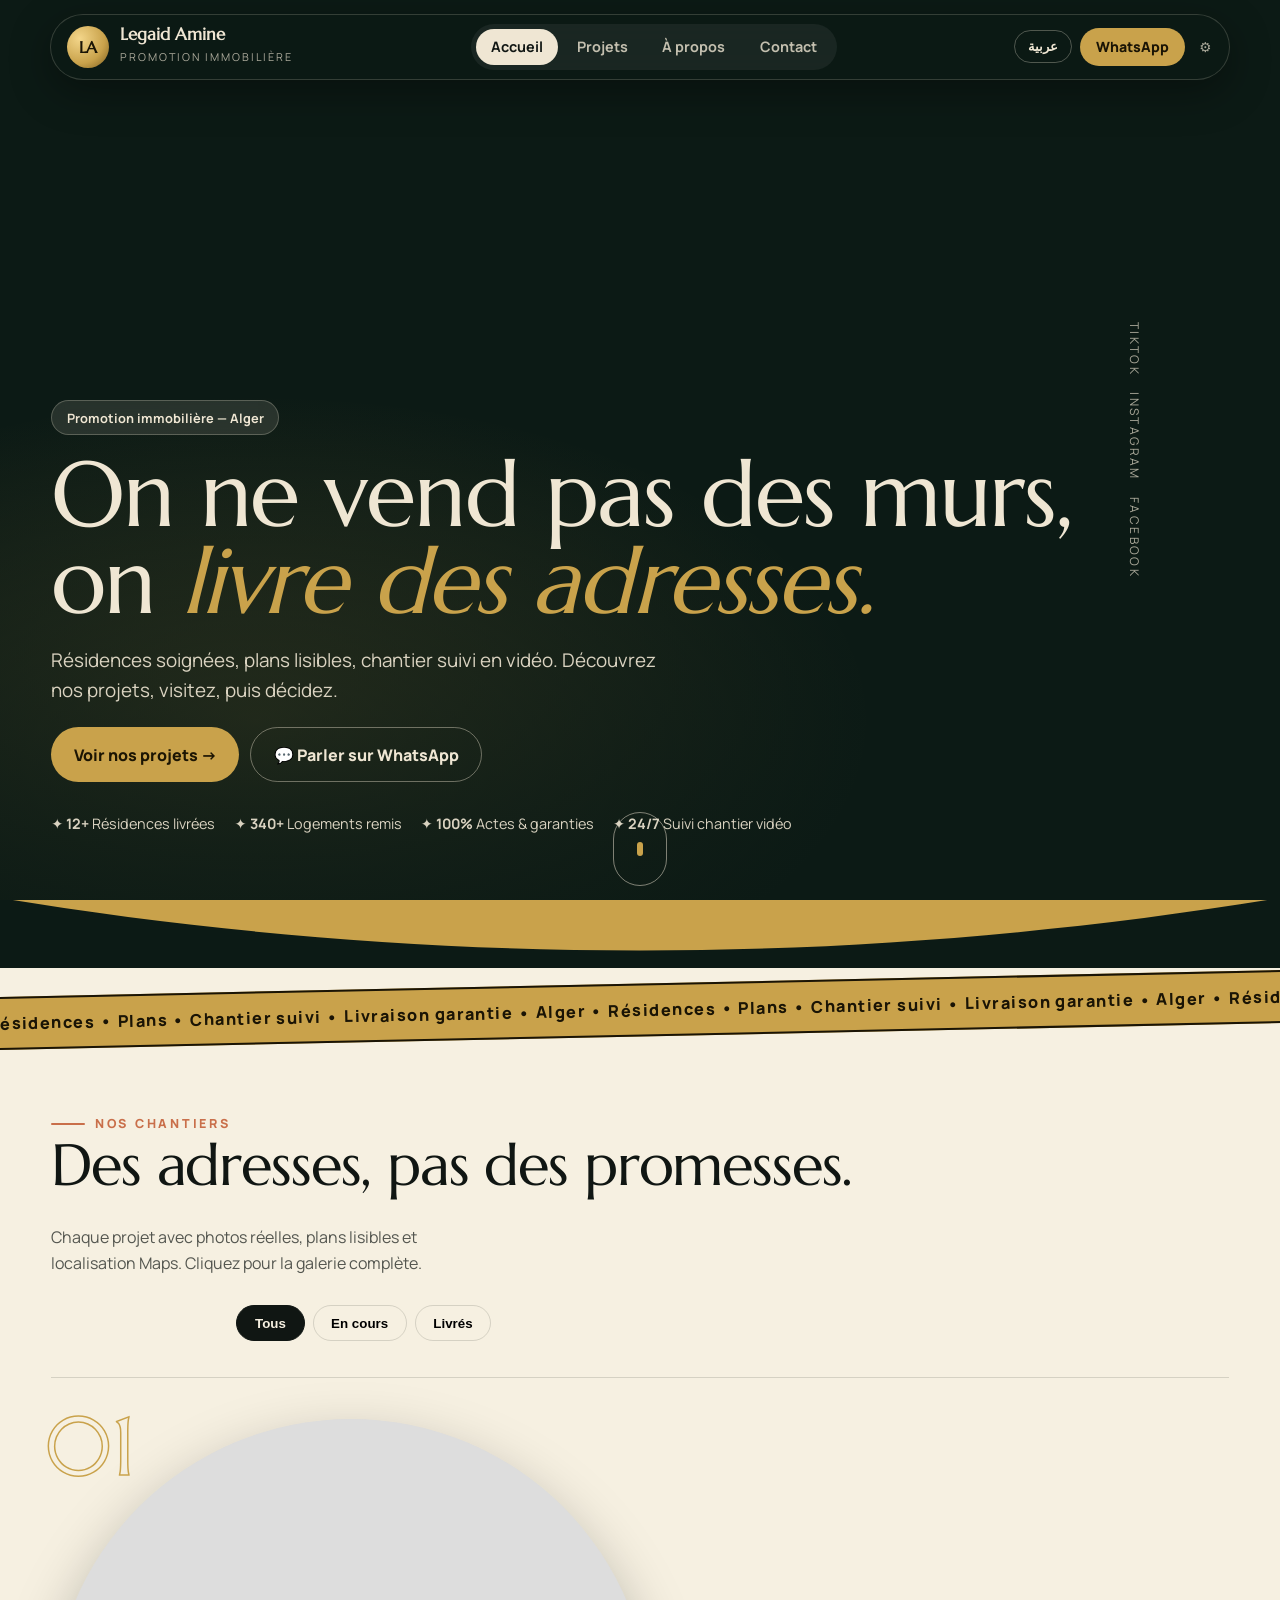
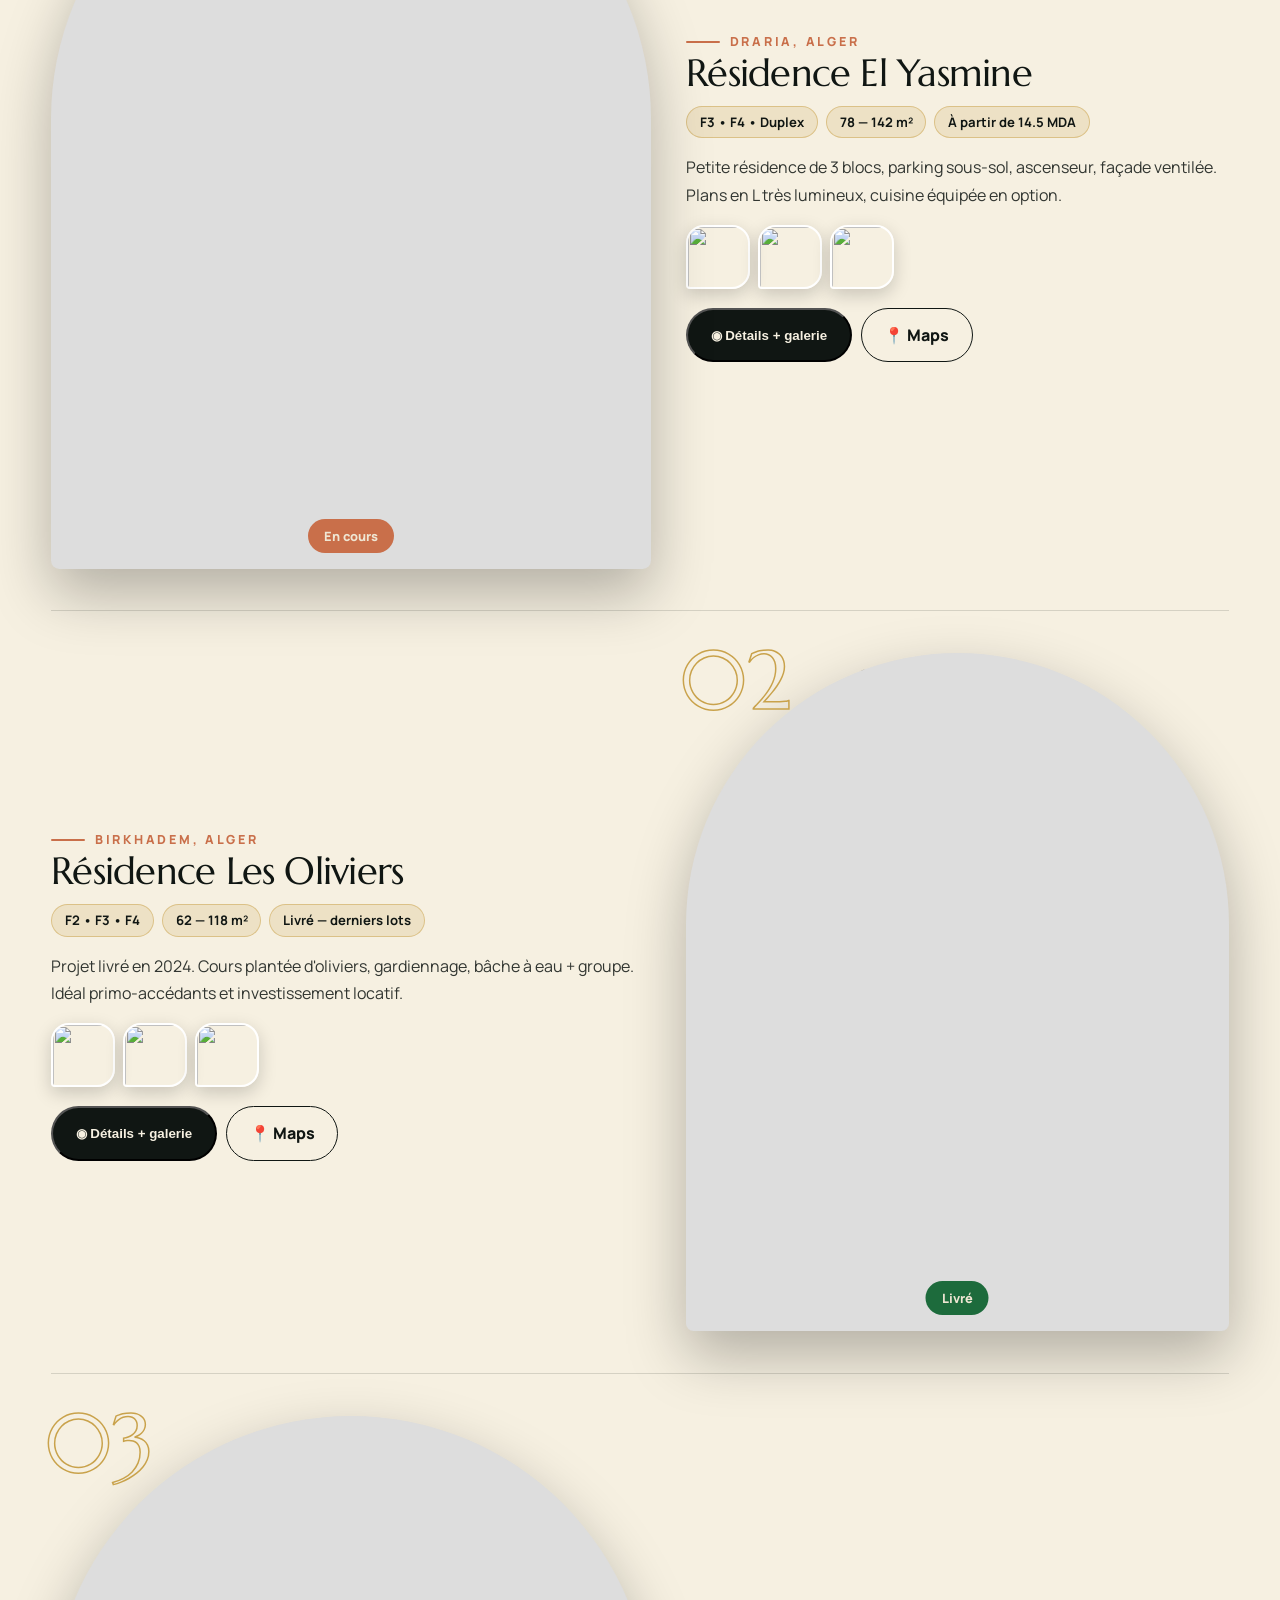
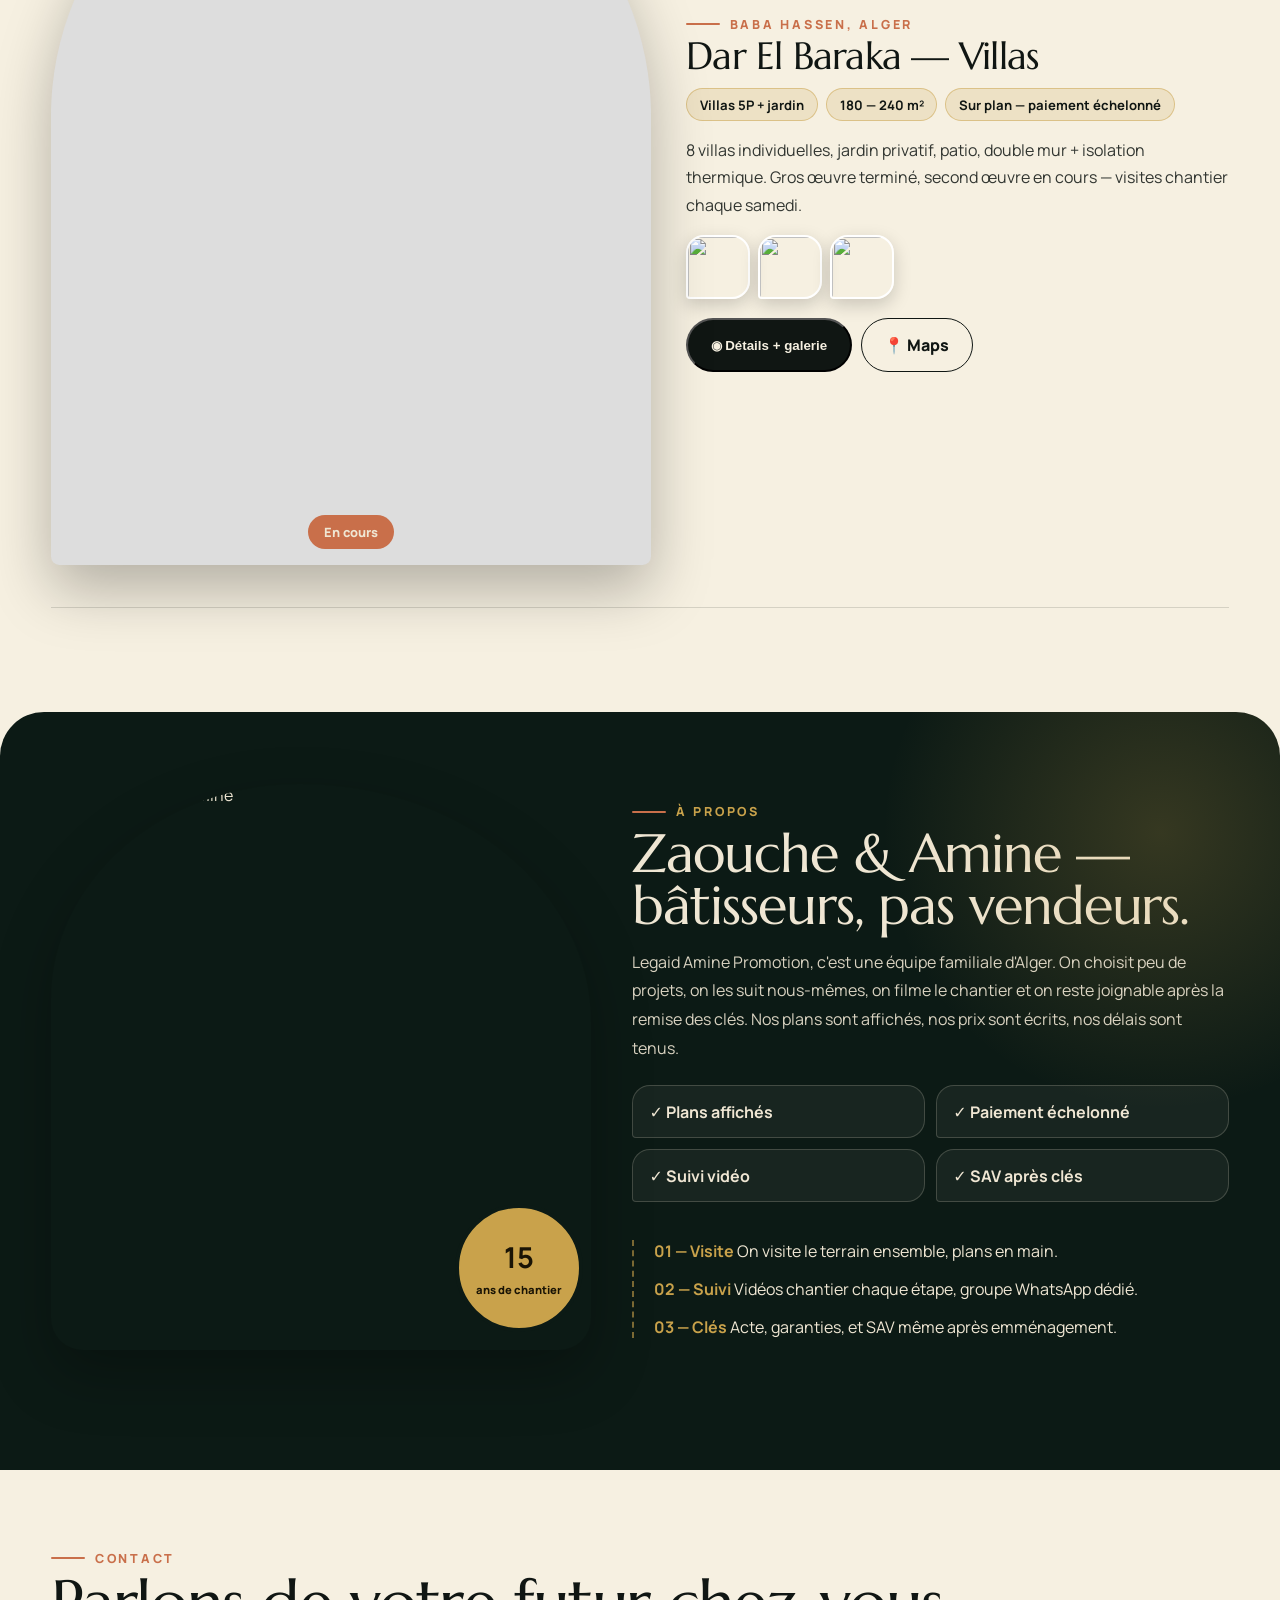
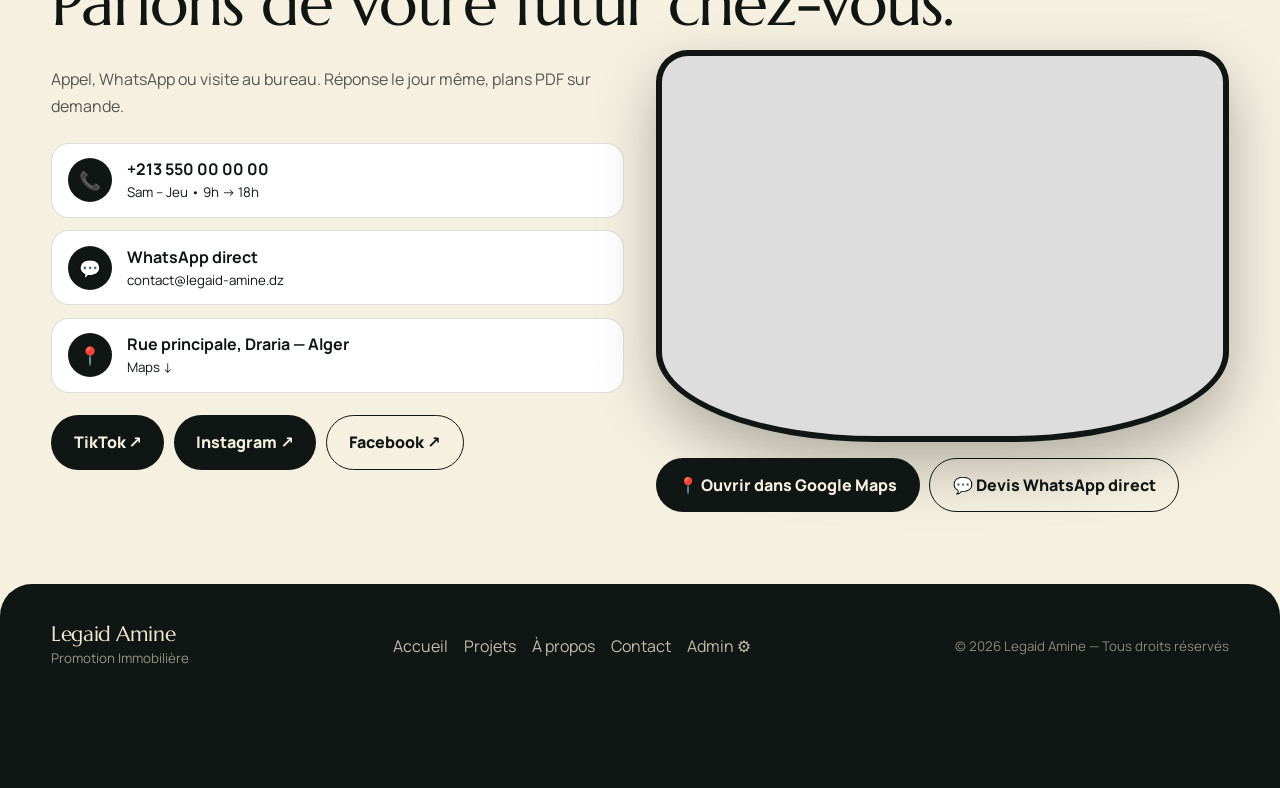
==== index.html @ b6091479 "feat: Legaid Amine promo site — hero video, editorial projects, map, admin + FR/AR" ====
<!DOCTYPE html>
<html lang="fr" id="htmlRoot">
<head>
<meta charset="UTF-8">
<meta name="viewport" content="width=device-width, initial-scale=1.0">
<title>Legaid Amine — Promotion Immobilière | Alger</title>
<meta name="description" content="Legaid Amine Promotion Immobilière à Alger — résidences soignées, plans affichés, suivi chantier vidéo.">
<link rel="stylesheet" href="css/style.css">
<link rel="icon" href="data:image/svg+xml,<svg xmlns='http://www.w3.org/2000/svg' viewBox='0 0 100 100'><circle cx='50' cy='50' r='46' fill='%23c9a24b'/><text x='50' y='66' font-size='44' text-anchor='middle' font-family='serif' fill='%231a1405'>LA</text></svg>">
</head>
<body>

<!-- TOP NAV (desktop pill) -->
<header class="topnav">
  <a class="brand" href="#accueil">
    <span class="monogram" id="monogram">LA</span>
    <span><b id="brandName">Legaid Amine</b><small id="brandBase">Promotion Immobilière</small></span>
  </a>
  <nav class="navlinks" id="deskNav">
    <a href="#accueil" data-nav="accueil" class="active">Accueil</a>
    <a href="#projets" data-nav="projets">Nos projets</a>
    <a href="#apropos" data-nav="apropos">À propos</a>
    <a href="#contact" data-nav="contact">Contact</a>
  </nav>
  <div class="navactions">
    <button class="langbtn" id="langBtn">عربية</button>
    <a class="wabtn" id="navWhatsapp" href="#" target="_blank">WhatsApp</a>
    <a class="admin-dot" href="admin.html" title="Admin">⚙</a>
  </div>
</header>

<!-- HERO -->
<section class="hero" id="accueil" style="padding:0">
  <video id="heroVideo" autoplay muted loop playsinline></video>
  <div class="shade"></div>
  <div class="side-social">
    <a id="ssTiktok" href="#" target="_blank">TikTok</a>
    <a id="ssInsta" href="#" target="_blank">Instagram</a>
    <a id="ssFb" href="#" target="_blank">Facebook</a>
  </div>
  <div class="hero-inner">
    <span class="hero-kicker" id="heroKicker">Promotion immobilière — Alger</span>
    <h1 id="heroTitle">On ne vend pas des murs, on livre des adresses.</h1>
    <p class="sub" id="heroSub"></p>
    <div class="hero-ctas">
      <a class="btn gold" href="#projets" id="ctaProjects">Voir nos projets →</a>
      <a class="btn ghost" id="ctaWhatsapp" href="#" target="_blank">Parler sur WhatsApp</a>
    </div>
    <div class="hero-meta" id="heroStats"></div>
  </div>
  <div class="scroll-arch"><span></span></div>
</section>
<div class="curve"><svg viewBox="0 0 1440 70" preserveAspectRatio="none"><path d="M0,0 C480,70 960,70 1440,0 L1440,0 L0,0 Z" fill="#c9a24b"/></svg></div>

<!-- MARQUEE -->
<div class="marquee"><div id="marqueeTxt"></div></div>

<!-- PROJETS -->
<section id="projets">
  <div class="wrap">
    <div class="sec-head reveal">
      <div>
        <span class="eyebrow" id="projEyebrow">Nos chantiers</span>
        <h2 id="projTitle">Des adresses, pas des promesses.</h2>
      </div>
      <div style="display:grid;gap:.8rem;justify-items:end">
        <p id="projSub">Chaque projet avec photos réelles, plans lisibles et localisation Maps. Cliquez pour la galerie complète.</p>
        <div class="filters" id="filters">
          <button data-f="all" class="on">Tous</button>
          <button data-f="encours">En cours</button>
          <button data-f="livre">Livrés</button>
        </div>
      </div>
    </div>
    <div id="projectsList"></div>
  </div>
</section>

<!-- A PROPOS -->
<section class="about" id="apropos">
  <div class="wrap">
    <div class="about-grid">
      <div class="blob reveal">
        <img class="main" id="aboutImg" src="" alt="Chantier Legaid Amine">
        <div class="badge-rot"><span><b id="aboutYears" style="font-size:1.8rem;display:block">15</b><span id="aboutYearsLbl" style="font-size:.7rem">ans de chantier</span></span></div>
      </div>
      <div class="reveal">
        <span class="eyebrow" style="color:var(--gold)">À propos</span>
        <h2 id="aboutTitle" style="font-size:clamp(2rem,4.5vw,3.4rem);margin:.5rem 0">Bâtisseurs, pas vendeurs.</h2>
        <p id="aboutText" style="line-height:1.8;opacity:.9"></p>
        <div class="values" id="aboutValues"></div>
        <div class="timeline">
          <div><b>01 — Visite</b> <span id="tl1">On visite le terrain ensemble, plans en main.</span></div>
          <div><b>02 — Suivi</b> <span id="tl2">Vidéos chantier chaque étape, groupe WhatsApp dédié.</span></div>
          <div><b>03 — Clés</b> <span id="tl3">Acte, garanties, et SAV même après emménagement.</span></div>
        </div>
      </div>
    </div>
  </div>
  <div style="height:3rem"></div>
</section>

<!-- CONTACT -->
<section id="contact">
  <div class="wrap">
    <span class="eyebrow">Contact</span>
    <h2 class="big-cta serif" id="contactTitle">Parlons de votre futur chez-vous.</h2>
    <div class="contact-grid">
      <div class="reveal">
        <p id="contactSub" style="opacity:.7;line-height:1.7">Appel, WhatsApp ou visite au bureau. Réponse le jour même, plans PDF sur demande.</p>
        <div class="infos" id="contactInfos"></div>
        <div style="display:flex;gap:.6rem;flex-wrap:wrap" id="socialBtns"></div>
      </div>
      <div class="reveal">
        <div class="map-arch"><iframe id="mapFrame" loading="lazy" title="Carte"></iframe></div>
        <div class="map-btns">
          <a class="btn dark" id="mapsLink" href="#" target="_blank">📍 Ouvrir dans Google Maps</a>
          <a class="btn line" id="waLink2" href="#" target="_blank">💬 Devis WhatsApp direct</a>
        </div>
      </div>
    </div>
  </div>
</section>

<footer>
  <div class="wrap foot">
    <div><b class="serif" style="font-size:1.3rem" id="footName">Legaid Amine</b><br><small id="footBase" style="opacity:.6">Promotion Immobilière — Alger</small></div>
    <div style="display:flex;gap:1rem;flex-wrap:wrap">
      <a href="#accueil">Accueil</a><a href="#projets">Projets</a><a href="#apropos">À propos</a><a href="#contact">Contact</a>
      <a href="admin.html">Admin ⚙</a>
    </div>
    <small style="opacity:.55">© <span id="year"></span> Legaid Amine — Tous droits réservés</small>
  </div>
</footer>

<!-- BOTTOM NAV MOBILE -->
<nav class="bottomnav" id="bottomNav">
  <a href="#accueil" data-nav="accueil" class="active">
    <svg viewBox="0 0 24 24" fill="none" stroke="currentColor" stroke-width="2"><path d="M3 10.5 12 3l9 7.5V21H3z"/><path d="M9 21v-6h6v6"/></svg>
    <span data-lbl="home">Accueil</span></a>
  <a href="#projets" data-nav="projets">
    <svg viewBox="0 0 24 24" fill="none" stroke="currentColor" stroke-width="2"><path d="M3 21h18M5 21V7l7-4 7 4v14"/><path d="M9 21v-4h6v4"/></svg>
    <span data-lbl="proj">Projets</span></a>
  <a href="#apropos" data-nav="apropos">
    <svg viewBox="0 0 24 24" fill="none" stroke="currentColor" stroke-width="2"><circle cx="12" cy="8" r="4"/><path d="M4 21c0-4 3.5-6 8-6s8 2 8 6"/></svg>
    <span data-lbl="about">À propos</span></a>
  <a href="#contact" data-nav="contact">
    <svg viewBox="0 0 24 24" fill="none" stroke="currentColor" stroke-width="2"><path d="M21 11.5a8.5 8.5 0 0 1-12.4 7.5L3 21l2-5.4A8.5 8.5 0 1 1 21 11.5z"/></svg>
    <span data-lbl="contact">Contact</span></a>
</nav>

<!-- MODAL PROJET -->
<div class="modal" id="modal"><div class="bg" id="modalBg"></div>
  <div class="sheet"><button class="x" id="modalX">✕</button><div class="sheet-grid" id="modalBody"></div></div>
</div>

<script src="js/store.js"></script>
<script src="js/app.js"></script>
</body>
</html>
---- css/style.css ----
/* Legaid Amine — Unique editorial design (no square-card AI look) */
@import url('https://fonts.googleapis.com/css2?family=Marcellus&family=Manrope:wght@400;500;600;700;800&family=Amiri:wght@400;700&display=swap');

:root{
  --bg:#0c1a15; --sand:#efe6d3; --gold:#c9a24b; --terra:#c96f4a;
  --ink:#101613; --paper:#f6f0e1; --line:rgba(16,22,19,.14);
  --arch: 999px 999px 28px 28px;
  --shadow: 0 24px 60px rgba(0,0,0,.28);
}
*{box-sizing:border-box}
html{scroll-behavior:smooth}
html,body{margin:0;padding:0}
body{
  font-family:'Manrope',system-ui,sans-serif;
  background:var(--paper); color:var(--ink);
  overflow-x:hidden; padding-bottom:0;
}
[dir="rtl"] body, [dir="rtl"] h1, [dir="rtl"] h2{font-family:'Amiri','Manrope',serif}
h1,h2,.serif{font-family:'Marcellus',serif; font-weight:400; line-height:.95; letter-spacing:-.02em}
[dir="rtl"] h1,[dir="rtl"] h2,[dir="rtl"] .serif{font-family:'Amiri',serif; line-height:1.3}
a{color:inherit}
img{display:block;max-width:100%}
.wrap{width:min(1200px,92vw);margin:0 auto}
.eyebrow{display:inline-flex;align-items:center;gap:.6rem;font-size:.78rem;font-weight:800;letter-spacing:.22em;text-transform:uppercase;color:var(--terra)}
.eyebrow::before{content:"";width:34px;height:2px;background:var(--terra);display:inline-block;border-radius:2px}

/* ---------- Desktop floating nav ---------- */
.topnav{
  position:fixed;top:14px;left:50%;transform:translateX(-50%);
  width:min(1180px,94vw);z-index:60;
  display:flex;align-items:center;justify-content:space-between;
  padding:.55rem .7rem .55rem 1rem;border-radius:999px;
  background:rgba(12,26,21,.72);backdrop-filter:blur(18px);
  border:1px solid rgba(239,230,211,.18);color:var(--sand);
  box-shadow:0 12px 40px rgba(0,0,0,.35);
}
.brand{display:flex;align-items:center;gap:.7rem;text-decoration:none}
.monogram{width:42px;height:42px;border-radius:50%;display:grid;place-items:center;
  background:radial-gradient(circle at 30% 30%,#f3d68a,var(--gold) 60%,#7a5c1e);
  color:#1a1405;font-weight:800;font-family:'Marcellus',serif}
.brand b{font-family:'Marcellus',serif;font-size:1.05rem;display:block;line-height:1}
.brand small{font-size:.68rem;letter-spacing:.18em;text-transform:uppercase;opacity:.7}
.navlinks{display:flex;gap:.25rem;background:rgba(255,255,255,.06);padding:.3rem;border-radius:999px}
.navlinks a{text-decoration:none;font-size:.9rem;font-weight:700;padding:.55rem .95rem;border-radius:999px;opacity:.8}
.navlinks a.active,.navlinks a:hover{background:var(--sand);color:var(--ink);opacity:1}
.navactions{display:flex;align-items:center;gap:.5rem}
.langbtn{border:1px solid rgba(239,230,211,.3);background:transparent;color:var(--sand);
  border-radius:999px;padding:.5rem .8rem;font-weight:800;cursor:pointer}
.wabtn{background:var(--gold);color:#1a1405;text-decoration:none;font-weight:800;
  padding:.6rem 1rem;border-radius:999px;font-size:.88rem}
.admin-dot{text-decoration:none;opacity:.7;font-size:.85rem;padding:.4rem}

/* ---------- Hero ---------- */
.hero{position:relative;min-height:100svh;display:flex;align-items:flex-end;color:var(--sand);background:var(--bg);overflow:hidden}
.hero video,.hero .poster{position:absolute;inset:0;width:100%;height:100%;object-fit:cover}
.hero .shade{position:absolute;inset:0;
  background:linear-gradient(180deg,rgba(12,26,21,.55) 0%,rgba(12,26,21,.15) 35%,rgba(12,26,21,.82) 100%),
  radial-gradient(80% 60% at 20% 80%,rgba(201,162,75,.28),transparent 60%)}
.hero-inner{position:relative;z-index:2;width:min(1200px,92vw);margin:0 auto;padding:8.5rem 0 4.2rem}
.hero-kicker{display:inline-flex;align-items:center;gap:.6rem;background:rgba(239,230,211,.12);
  border:1px solid rgba(239,230,211,.25);padding:.45rem .9rem;border-radius:999px;font-size:.8rem;font-weight:700;backdrop-filter:blur(8px)}
.hero h1{font-size:clamp(2.6rem,7.2vw,6.2rem);margin:1rem 0;max-width:14ch}
.hero h1 em{font-style:italic;color:var(--gold)}
.hero p.sub{max-width:52ch;font-size:clamp(1rem,1.6vw,1.18rem);opacity:.9;line-height:1.6}
.hero-ctas{display:flex;gap:.7rem;flex-wrap:wrap;margin-top:1.4rem}
.btn{display:inline-flex;align-items:center;gap:.6rem;text-decoration:none;font-weight:800;
  padding:.95rem 1.4rem;border-radius:999px;transition:.25s}
.btn.gold{background:var(--gold);color:#1c1503}
.btn.ghost{border:1px solid rgba(239,230,211,.4);color:var(--sand)}
.btn:hover{transform:translateY(-2px)}
.hero-meta{display:flex;gap:1.2rem;flex-wrap:wrap;margin-top:2rem;opacity:.9;font-size:.9rem}
.side-social{position:absolute;right:18px;top:50%;transform:translateY(-50%) rotate(90deg);
  display:flex;gap:1rem;z-index:3;font-size:.75rem;letter-spacing:.2em;text-transform:uppercase;opacity:.7}
.side-social a{color:var(--sand);text-decoration:none}
.scroll-arch{position:absolute;left:50%;bottom:14px;transform:translateX(-50%);z-index:3;
  width:54px;height:74px;border:1px solid rgba(239,230,211,.5);border-radius:999px;display:grid;place-items:center}
.scroll-arch span{width:6px;height:14px;border-radius:99px;background:var(--gold);animation:drop 1.6s infinite}
@keyframes drop{0%{transform:translateY(-10px);opacity:0}50%{opacity:1}100%{transform:translateY(10px);opacity:0}}
.curve{margin-top:-2px;line-height:0;background:var(--bg)}
.curve svg{width:100%;height:70px;display:block}

/* ---------- Marquee ---------- */
.marquee{background:var(--gold);color:#1a1405;overflow:hidden;white-space:nowrap;
  transform:rotate(-1.2deg) scale(1.02);border-block:2px solid #1a1405;margin:1rem 0 0}
.marquee div{display:inline-block;padding:.8rem 0;font-weight:800;letter-spacing:.08em;animation:slide 18s linear infinite}
@keyframes slide{to{transform:translateX(-50%)}}

/* ---------- Sections ---------- */
section{padding:4.5rem 0}
.sec-head{display:flex;align-items:flex-end;justify-content:space-between;gap:1rem;margin-bottom:2.2rem;flex-wrap:wrap}
.sec-head h2{font-size:clamp(2rem,4.5vw,3.6rem);margin:.4rem 0 0}
.sec-head p{max-width:44ch;opacity:.7;line-height:1.6}
.filters{display:flex;gap:.5rem;flex-wrap:wrap}
.filters button{border:1px solid var(--line);background:transparent;padding:.6rem 1.1rem;border-radius:999px;font-weight:800;cursor:pointer}
.filters button.on{background:var(--ink);color:var(--paper);border-color:var(--ink)}

/* Editorial projects — NOT cards */
.proj{border-top:1px solid var(--line);padding:2.6rem 0;display:grid;grid-template-columns:1.05fr .95fr;gap:2.2rem;align-items:center}
.proj:last-child{border-bottom:1px solid var(--line)}
.proj:nth-child(even) .pmedia{order:2}
.pmedia{position:relative}
.pmedia .arch{overflow:hidden;border-radius:var(--arch);aspect-ratio:4/5;background:#ddd;box-shadow:var(--shadow);position:relative}
.pmedia .arch img{width:100%;height:100%;object-fit:cover;transition:transform 1.2s ease}
.proj:hover .pmedia .arch img{transform:scale(1.06)}
.pnum{position:absolute;top:-14px;left:-6px;font-family:'Marcellus',serif;font-size:5.2rem;line-height:1;
  color:transparent;-webkit-text-stroke:1.5px var(--gold);z-index:2}
.pill{position:absolute;bottom:16px;left:50%;transform:translateX(-50%);background:var(--bg);color:var(--sand);
  padding:.5rem 1rem;border-radius:999px;font-size:.8rem;font-weight:800;white-space:nowrap}
.pill.livre{background:#1d6b3c}.pill.encours{background:var(--terra)}
.pbody h3{font-size:clamp(1.7rem,3vw,2.6rem);margin:.3rem 0 .4rem}
.ploc{opacity:.65;font-weight:700}
.ptags{display:flex;gap:.5rem;flex-wrap:wrap;margin:.9rem 0}
.ptags span{font-size:.82rem;font-weight:700;background:rgba(201,162,75,.18);border:1px solid rgba(201,162,75,.5);
  padding:.4rem .8rem;border-radius:999px}
.pdesc{line-height:1.7;opacity:.85}
.prow{display:flex;gap:.6rem;flex-wrap:wrap;margin-top:1.2rem}
.btn.dark{background:var(--ink);color:var(--paper)}
.btn.line{border:1.5px solid var(--ink)}
.thumbs{display:flex;gap:.5rem;margin-top:1rem}
.thumbs img{width:64px;height:64px;object-fit:cover;border-radius:18px 18px 18px 4px;border:2px solid #fff;box-shadow:0 6px 18px rgba(0,0,0,.18)}

/* ---------- About (dark rounded) ---------- */
.about{background:var(--bg);color:var(--sand);border-radius:44px 44px 0 0;margin-top:2rem;position:relative;overflow:hidden}
.about::before{content:"";position:absolute;width:560px;height:560px;right:-160px;top:-160px;
  background:radial-gradient(circle,rgba(201,162,75,.22),transparent 70%);pointer-events:none}
.about-grid{display:grid;grid-template-columns:.95fr 1.05fr;gap:2.6rem;align-items:center}
.blob{position:relative}
.blob .main{width:100%;aspect-ratio:1/1.05;object-fit:cover;border-radius:46% 54% 32px 32px / 38% 42% 32px 32px;box-shadow:var(--shadow)}
.badge-rot{position:absolute;bottom:18px;right:8px;width:128px;height:128px;border-radius:50%;
  background:var(--gold);color:#1a1405;display:grid;place-items:center;text-align:center;font-weight:800;
  animation:spin 14s linear infinite;border:4px solid var(--bg)}
@keyframes spin{to{transform:rotate(360deg)}}
.values{display:grid;grid-template-columns:1fr 1fr;gap:.7rem;margin-top:1.4rem}
.values div{border:1px solid rgba(239,230,211,.2);border-radius:18px 18px 18px 4px;padding:.9rem 1rem;font-weight:700;background:rgba(255,255,255,.05)}
.timeline{margin-top:2.4rem;border-left:2px dashed rgba(201,162,75,.6);padding-left:1.2rem;display:grid;gap:1rem}
.timeline b{color:var(--gold)}

/* ---------- Contact ---------- */
.contact-grid{display:grid;grid-template-columns:1fr 1fr;gap:2rem;align-items:start}
.big-cta{font-size:clamp(2.4rem,5vw,4.2rem);margin:.4rem 0 1rem}
.infos{display:grid;gap:.8rem;margin:1.4rem 0}
.infos a,.infos div.item{display:flex;gap:.9rem;align-items:center;text-decoration:none;
  border:1px solid var(--line);border-radius:18px;padding:.9rem 1rem;background:#fff}
.icon{width:44px;height:44px;border-radius:50%;display:grid;place-items:center;background:var(--ink);color:var(--sand);flex-shrink:0;font-size:1.1rem}
.map-arch{overflow:hidden;border-radius:32px 32px 220px 220px / 32px 32px 90px 90px;border:6px solid var(--ink);box-shadow:var(--shadow);background:#ddd}
.map-arch iframe{width:100%;height:380px;border:0;display:block;filter:saturate(1.1)}
.map-btns{display:flex;gap:.6rem;flex-wrap:wrap;margin-top:1rem}

/* ---------- Footer ---------- */
footer{background:var(--ink);color:var(--sand);padding:2.5rem 0 7.5rem;border-radius:32px 32px 0 0}
.foot{display:flex;justify-content:space-between;gap:1.5rem;flex-wrap:wrap;align-items:center}
.foot a{color:var(--sand);opacity:.8;text-decoration:none}

/* ---------- Mobile bottom nav ---------- */
.bottomnav{display:none}
@media(max-width:860px){
  .navlinks{display:none}
  .topnav{top:10px;padding:.45rem .5rem .45rem .8rem}
  .wabtn{display:none}
  .proj,.about-grid,.contact-grid{grid-template-columns:1fr}
  .proj:nth-child(even) .pmedia{order:0}
  .pnum{font-size:3.6rem}
  .side-social{display:none}
  body{padding-bottom:86px}
  .bottomnav{
    display:flex;position:fixed;bottom:10px;left:50%;transform:translateX(-50%);
    width:min(560px,94vw);z-index:70;background:rgba(12,26,21,.92);backdrop-filter:blur(16px);
    border:1px solid rgba(239,230,211,.2);border-radius:24px;padding:.45rem;gap:.2rem;
    box-shadow:0 18px 50px rgba(0,0,0,.45);
  }
  .bottomnav a{flex:1;text-decoration:none;color:var(--sand);display:flex;flex-direction:column;align-items:center;gap:2px;
    padding:.55rem .2rem;border-radius:16px;font-size:.68rem;font-weight:800;opacity:.65}
  .bottomnav a.active{background:var(--sand);color:var(--ink);opacity:1}
  .bottomnav a svg{width:22px;height:22px}
  footer{padding-bottom:9rem}
}

/* reveal */
.reveal{opacity:0;transform:translateY(26px);transition:.7s ease}
.reveal.in{opacity:1;transform:none}

/* modal */
.modal{position:fixed;inset:0;z-index:90;display:none}
.modal.open{display:block}
.modal .bg{position:absolute;inset:0;background:rgba(8,14,12,.7);backdrop-filter:blur(6px)}
.modal .sheet{position:absolute;left:50%;top:50%;transform:translate(-50%,-50%);
  width:min(980px,94vw);max-height:90vh;overflow:auto;background:var(--paper);border-radius:28px;padding:1.2rem}
.sheet-grid{display:grid;grid-template-columns:1.1fr .9fr;gap:1.2rem}
@media(max-width:860px){.sheet-grid{grid-template-columns:1fr}}
.gal-main{border-radius:20px;overflow:hidden;aspect-ratio:4/3;background:#ddd}
.gal-main img{width:100%;height:100%;object-fit:cover}
.gal-row{display:flex;gap:.5rem;margin-top:.5rem}
.gal-row img{width:72px;height:56px;object-fit:cover;border-radius:12px;cursor:pointer;border:2px solid transparent}
.gal-row img.on{border-color:var(--gold)}
.x{position:sticky;top:0;float:right;border:none;background:var(--ink);color:#fff;width:38px;height:38px;border-radius:50%;cursor:pointer;font-size:1.1rem}
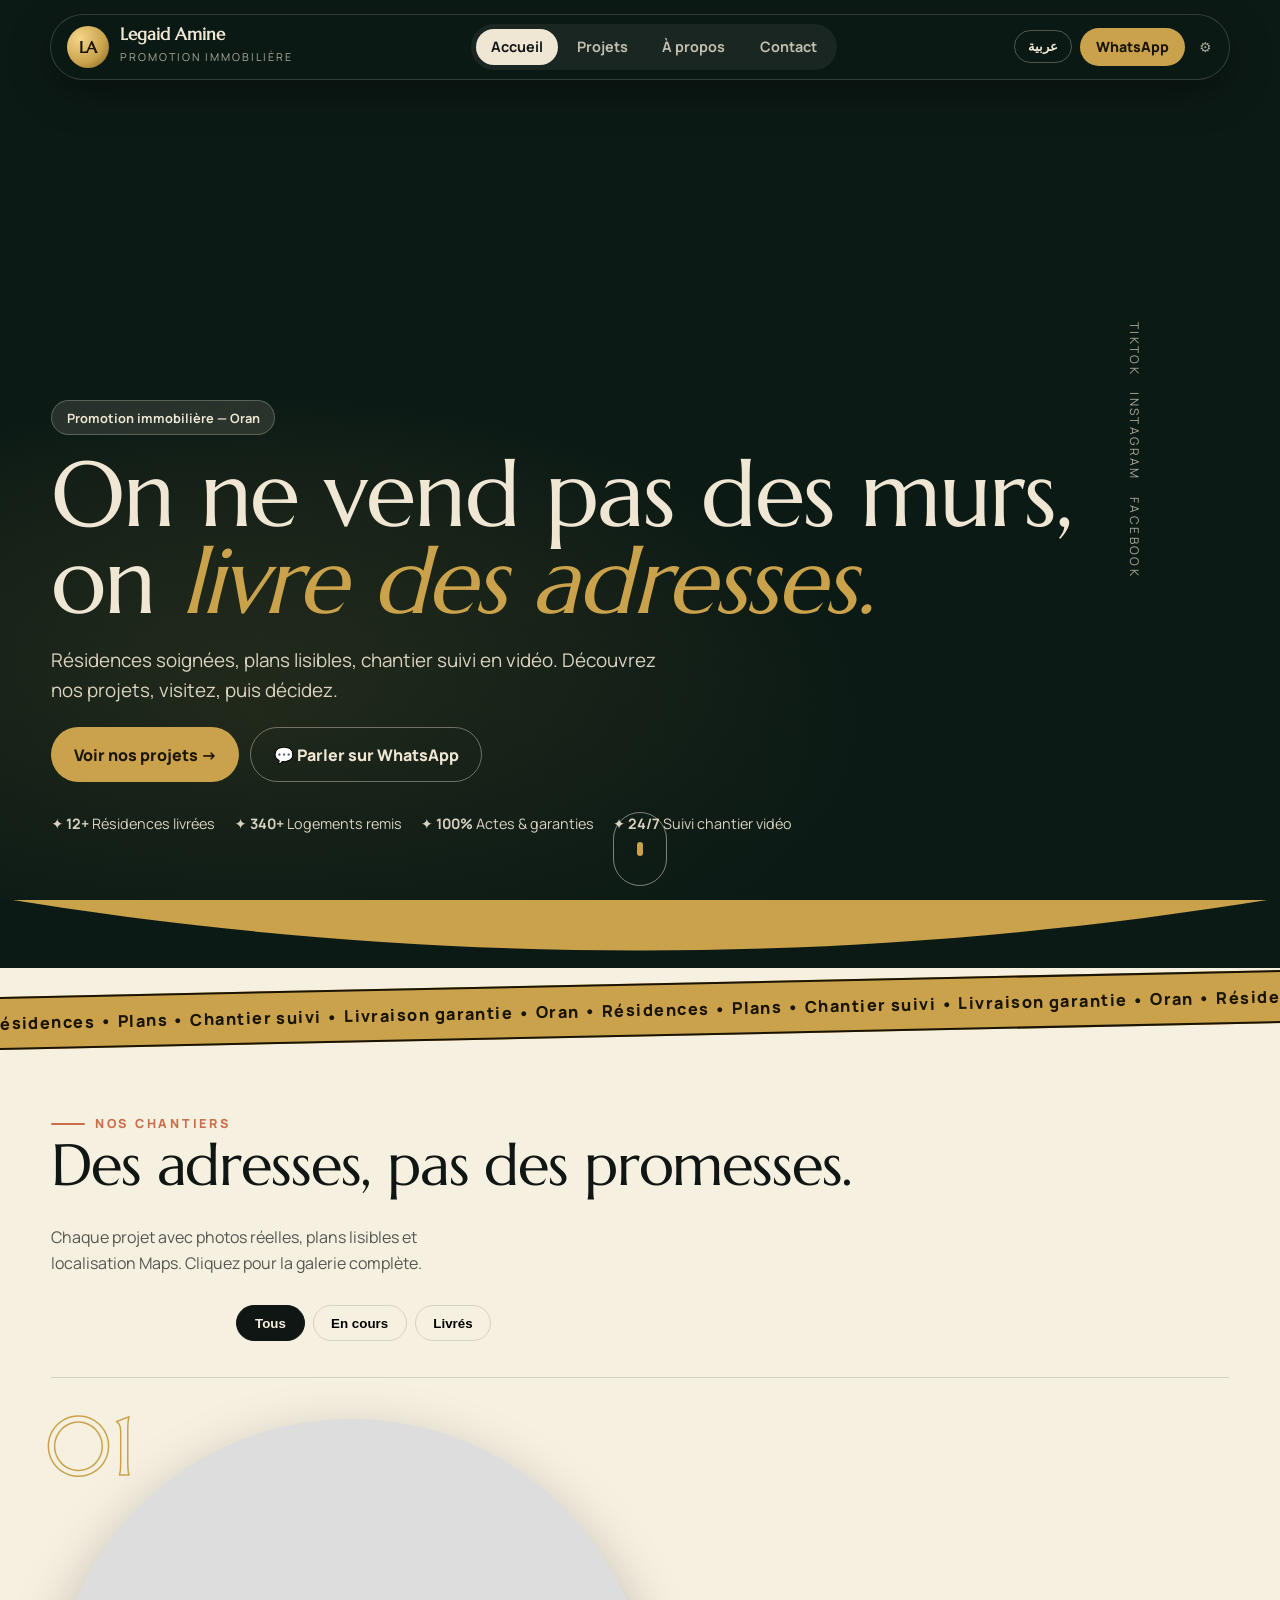
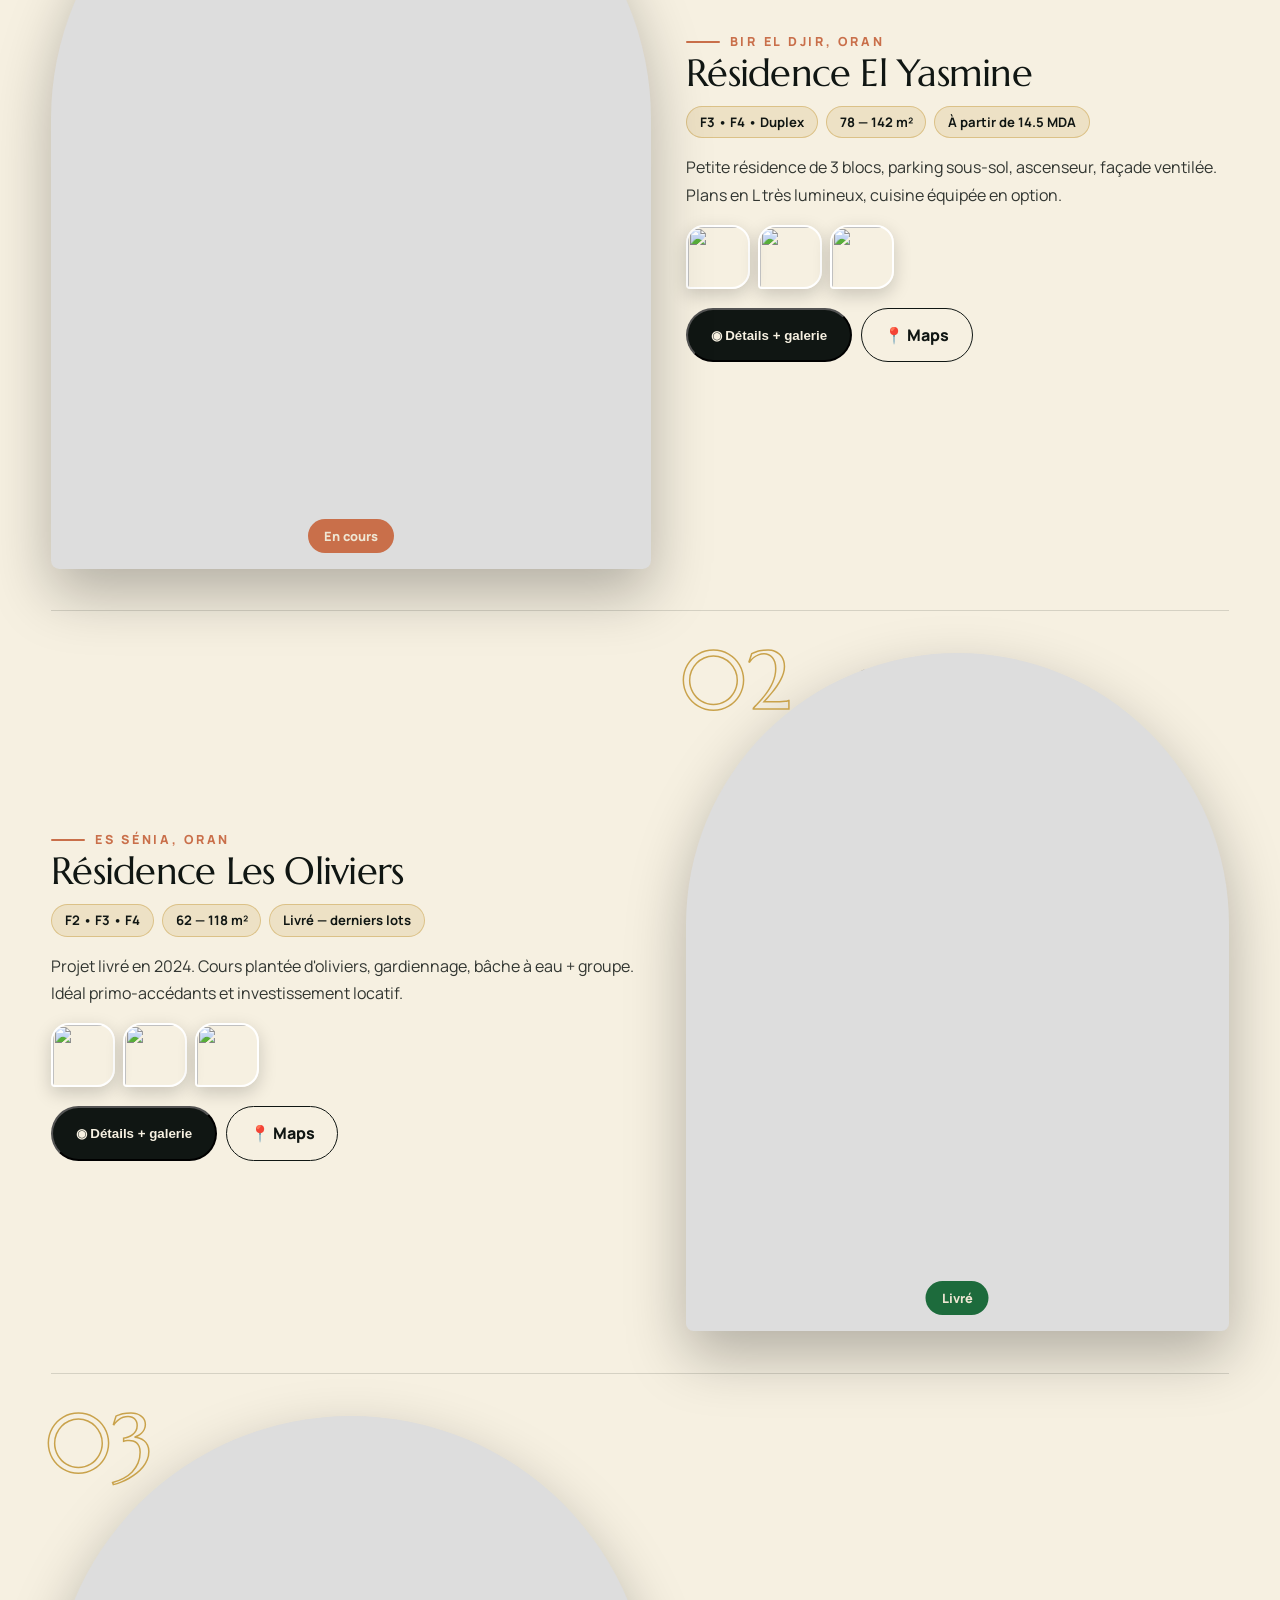
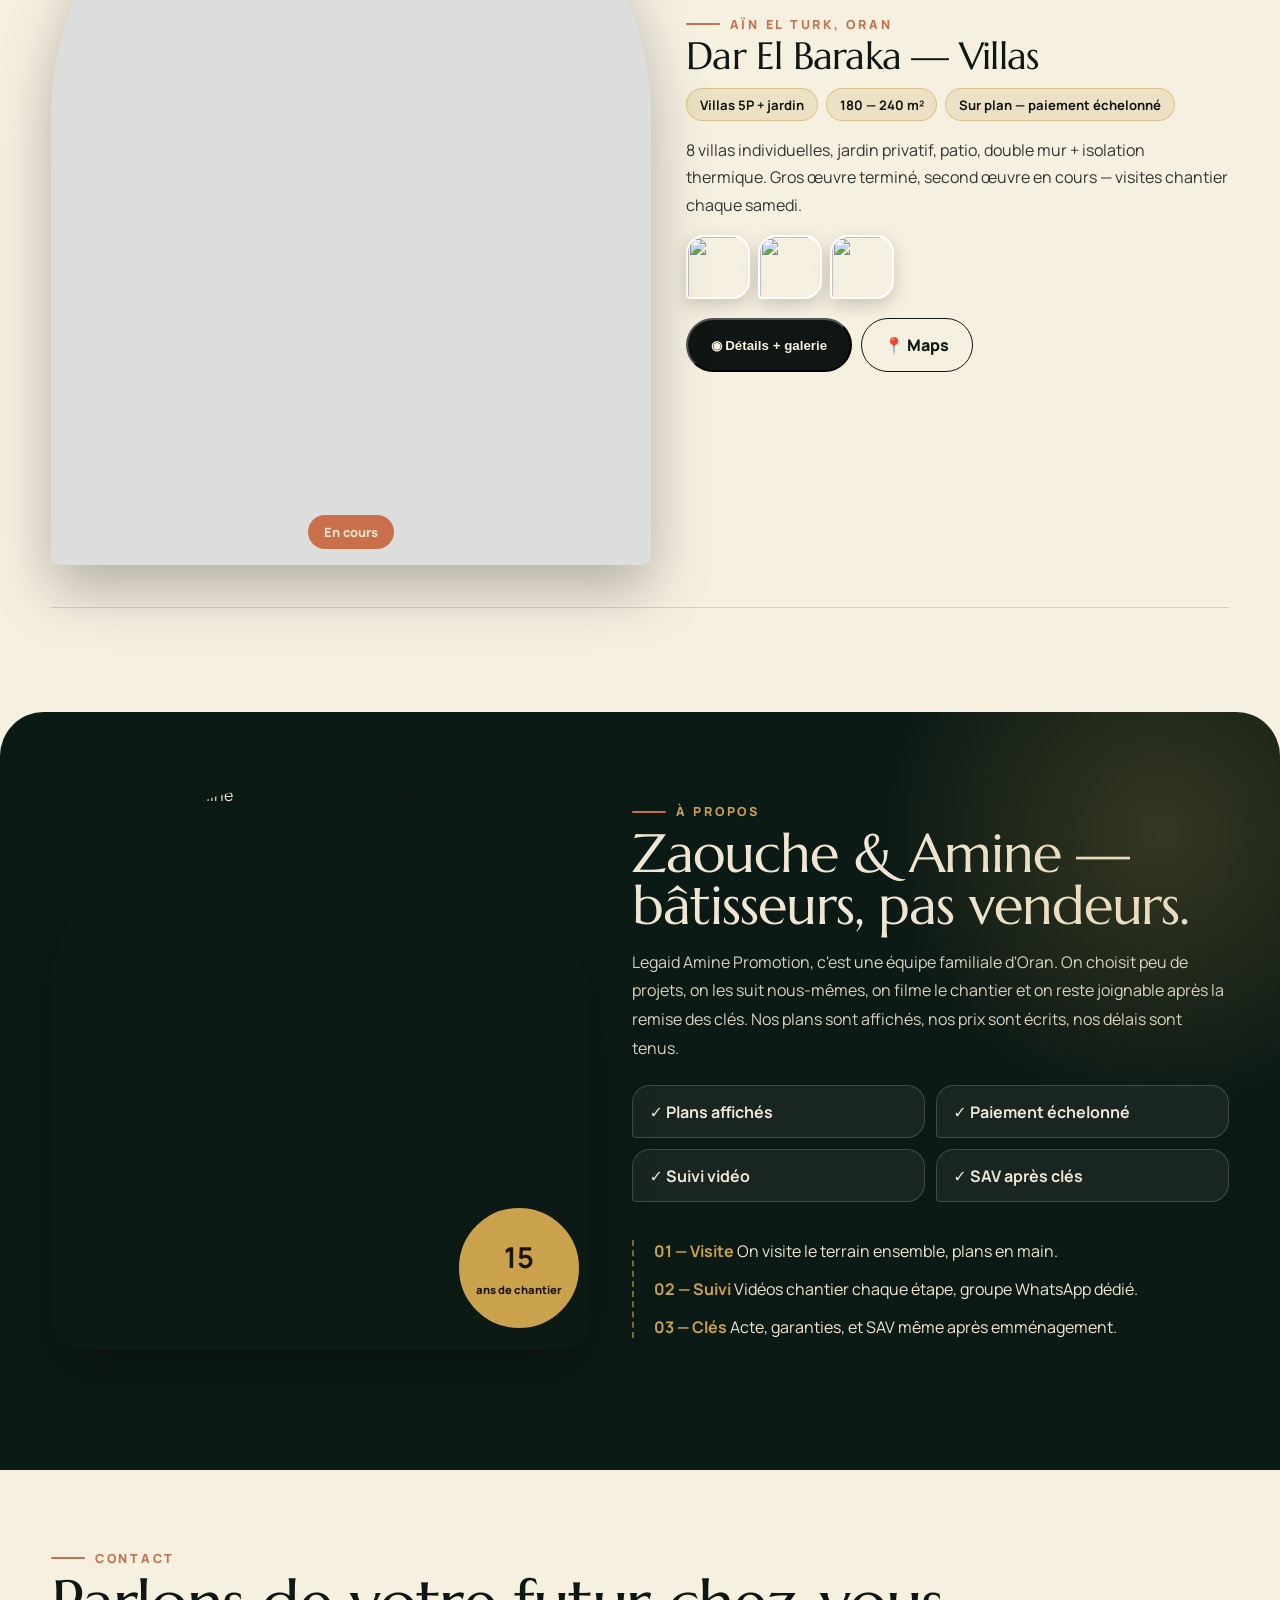
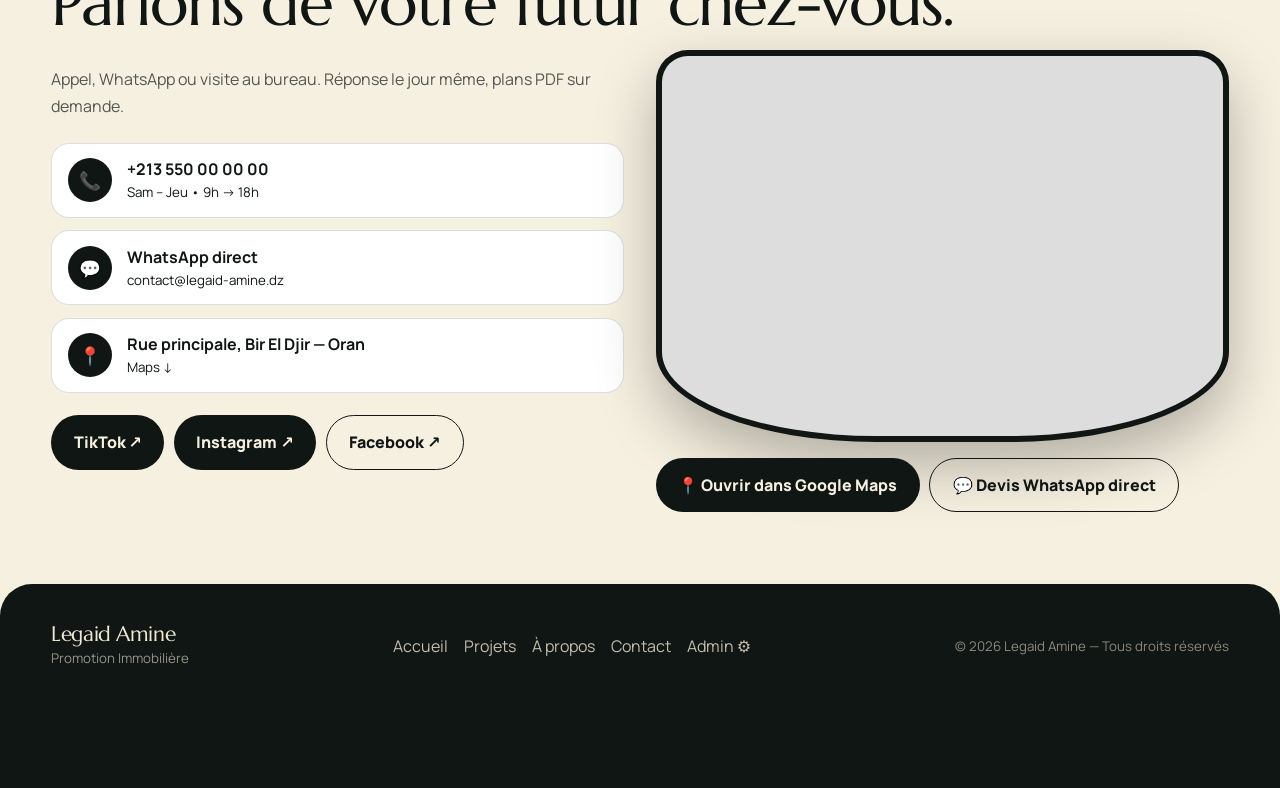
==== commit 1e9d79f1: "fix: localisation Oran — projets, carte, contact, hero (Bir El Djir, Es Senia, Ain El Turk)" ====
--- a/index.html
+++ b/index.html
@@ -3,8 +3,8 @@
 <head>
 <meta charset="UTF-8">
 <meta name="viewport" content="width=device-width, initial-scale=1.0">
-<title>Legaid Amine — Promotion Immobilière | Alger</title>
-<meta name="description" content="Legaid Amine Promotion Immobilière à Alger — résidences soignées, plans affichés, suivi chantier vidéo.">
+<title>Legaid Amine — Promotion Immobilière | Oran</title>
+<meta name="description" content="Legaid Amine Promotion Immobilière à Oran — résidences soignées, plans affichés, suivi chantier vidéo.">
 <link rel="stylesheet" href="css/style.css">
 <link rel="icon" href="data:image/svg+xml,<svg xmlns='http://www.w3.org/2000/svg' viewBox='0 0 100 100'><circle cx='50' cy='50' r='46' fill='%23c9a24b'/><text x='50' y='66' font-size='44' text-anchor='middle' font-family='serif' fill='%231a1405'>LA</text></svg>">
 </head>
@@ -39,7 +39,7 @@
     <a id="ssFb" href="#" target="_blank">Facebook</a>
   </div>
   <div class="hero-inner">
-    <span class="hero-kicker" id="heroKicker">Promotion immobilière — Alger</span>
+    <span class="hero-kicker" id="heroKicker">Promotion immobilière — Oran</span>
     <h1 id="heroTitle">On ne vend pas des murs, on livre des adresses.</h1>
     <p class="sub" id="heroSub"></p>
     <div class="hero-ctas">
@@ -124,7 +124,7 @@
 
 <footer>
   <div class="wrap foot">
-    <div><b class="serif" style="font-size:1.3rem" id="footName">Legaid Amine</b><br><small id="footBase" style="opacity:.6">Promotion Immobilière — Alger</small></div>
+    <div><b class="serif" style="font-size:1.3rem" id="footName">Legaid Amine</b><br><small id="footBase" style="opacity:.6">Promotion Immobilière — Oran</small></div>
     <div style="display:flex;gap:1rem;flex-wrap:wrap">
       <a href="#accueil">Accueil</a><a href="#projets">Projets</a><a href="#apropos">À propos</a><a href="#contact">Contact</a>
       <a href="admin.html">Admin ⚙</a>
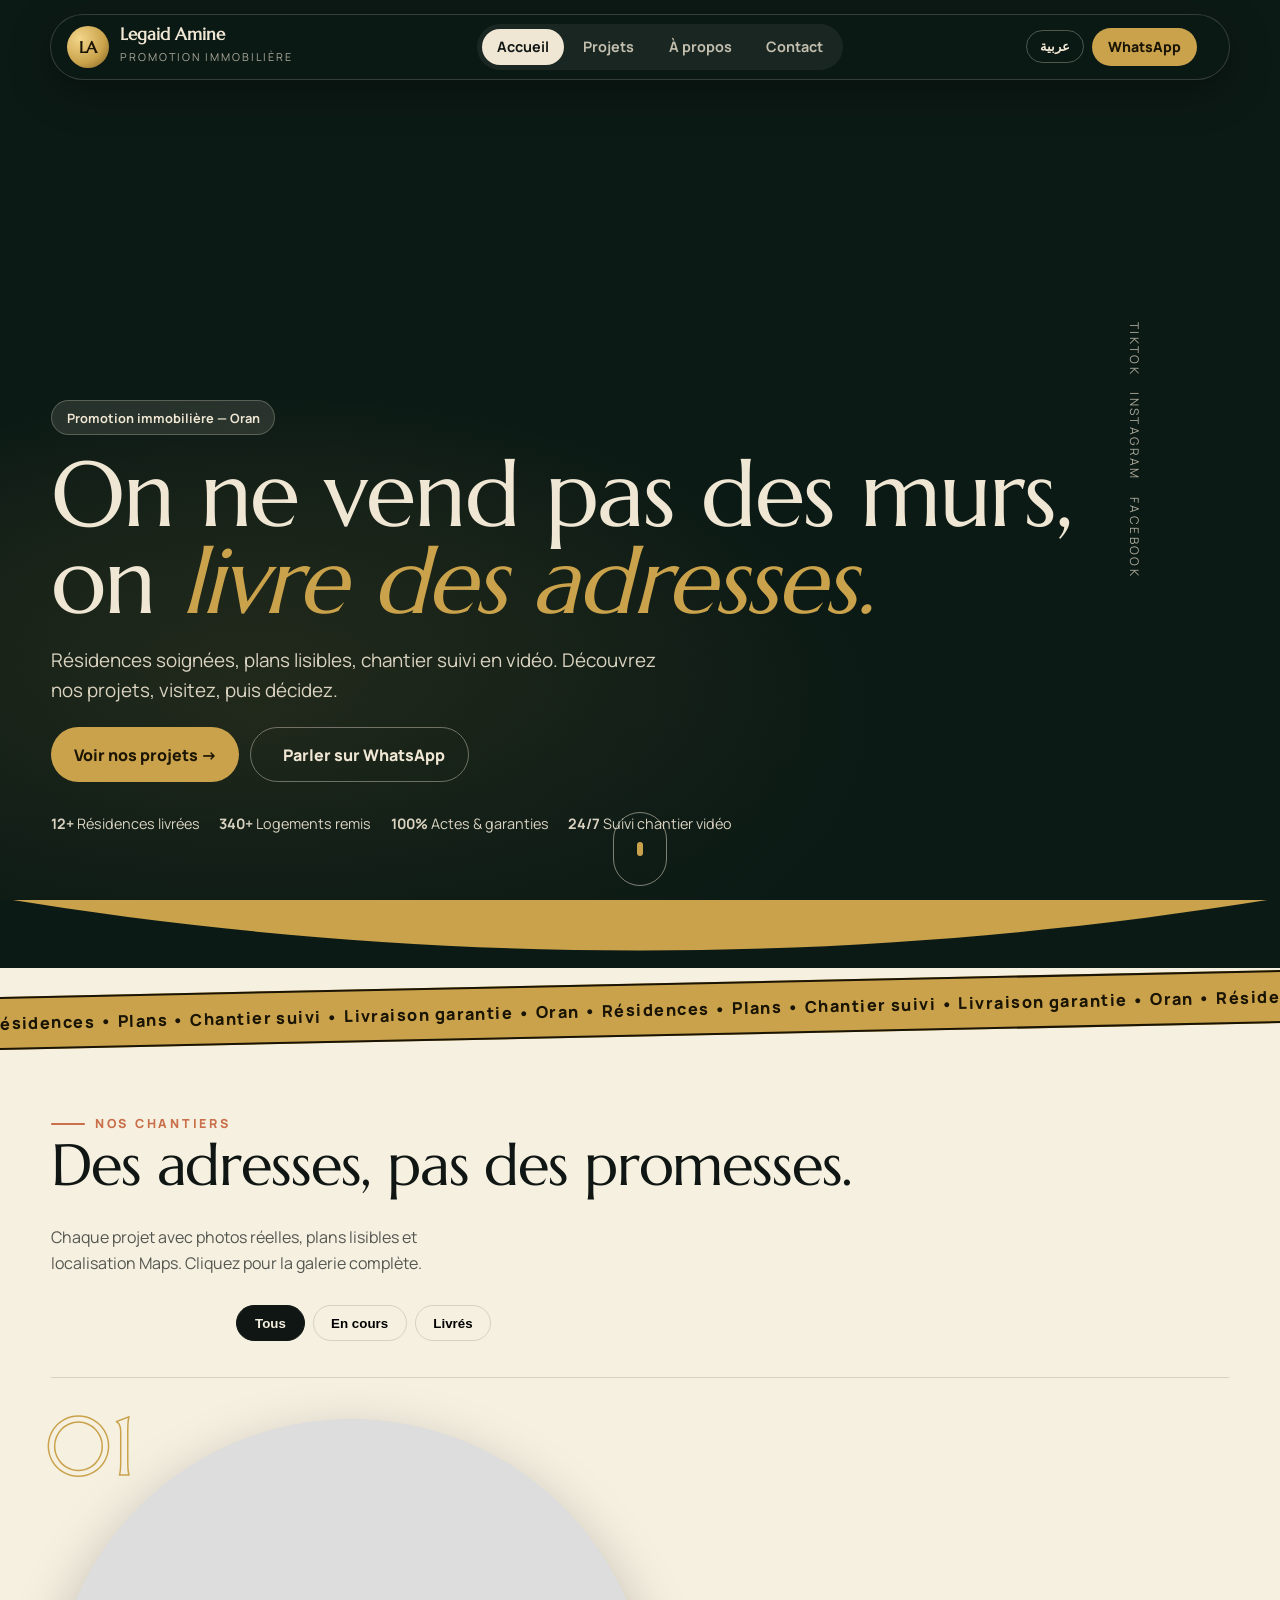
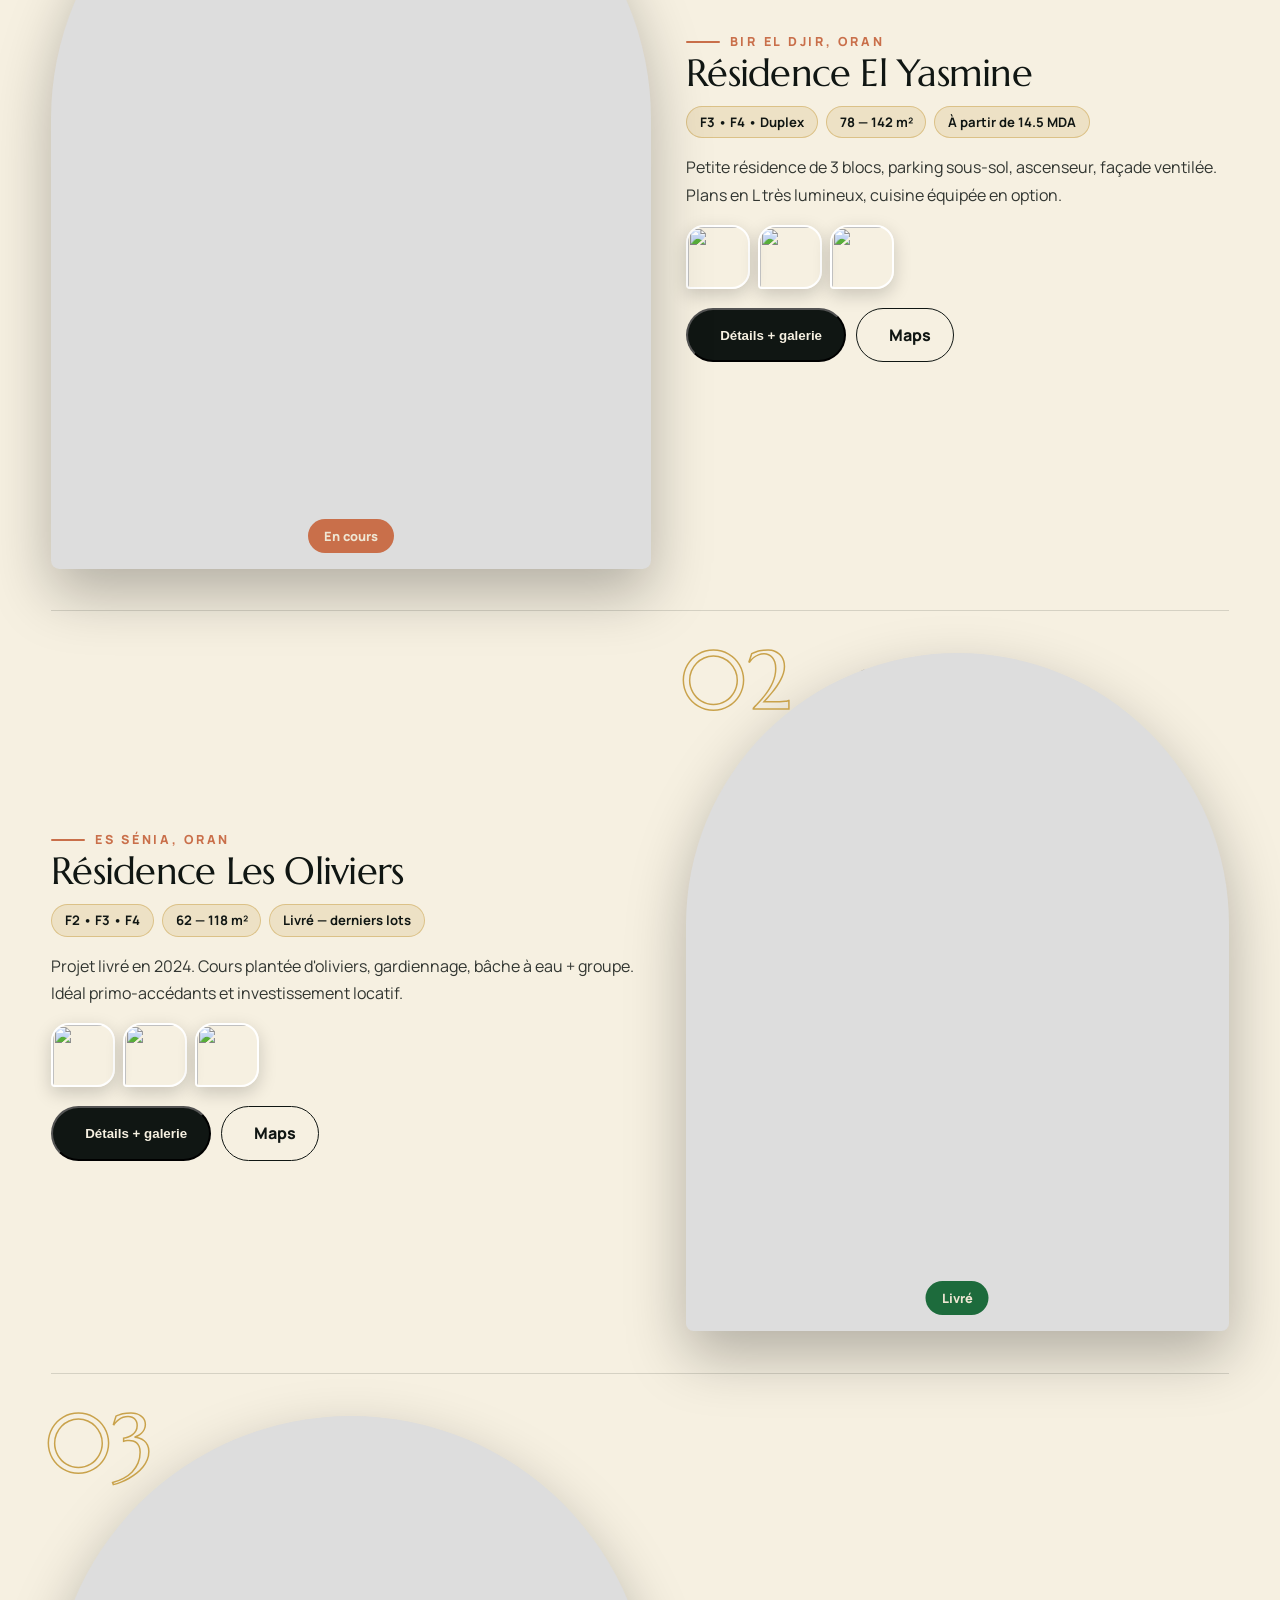
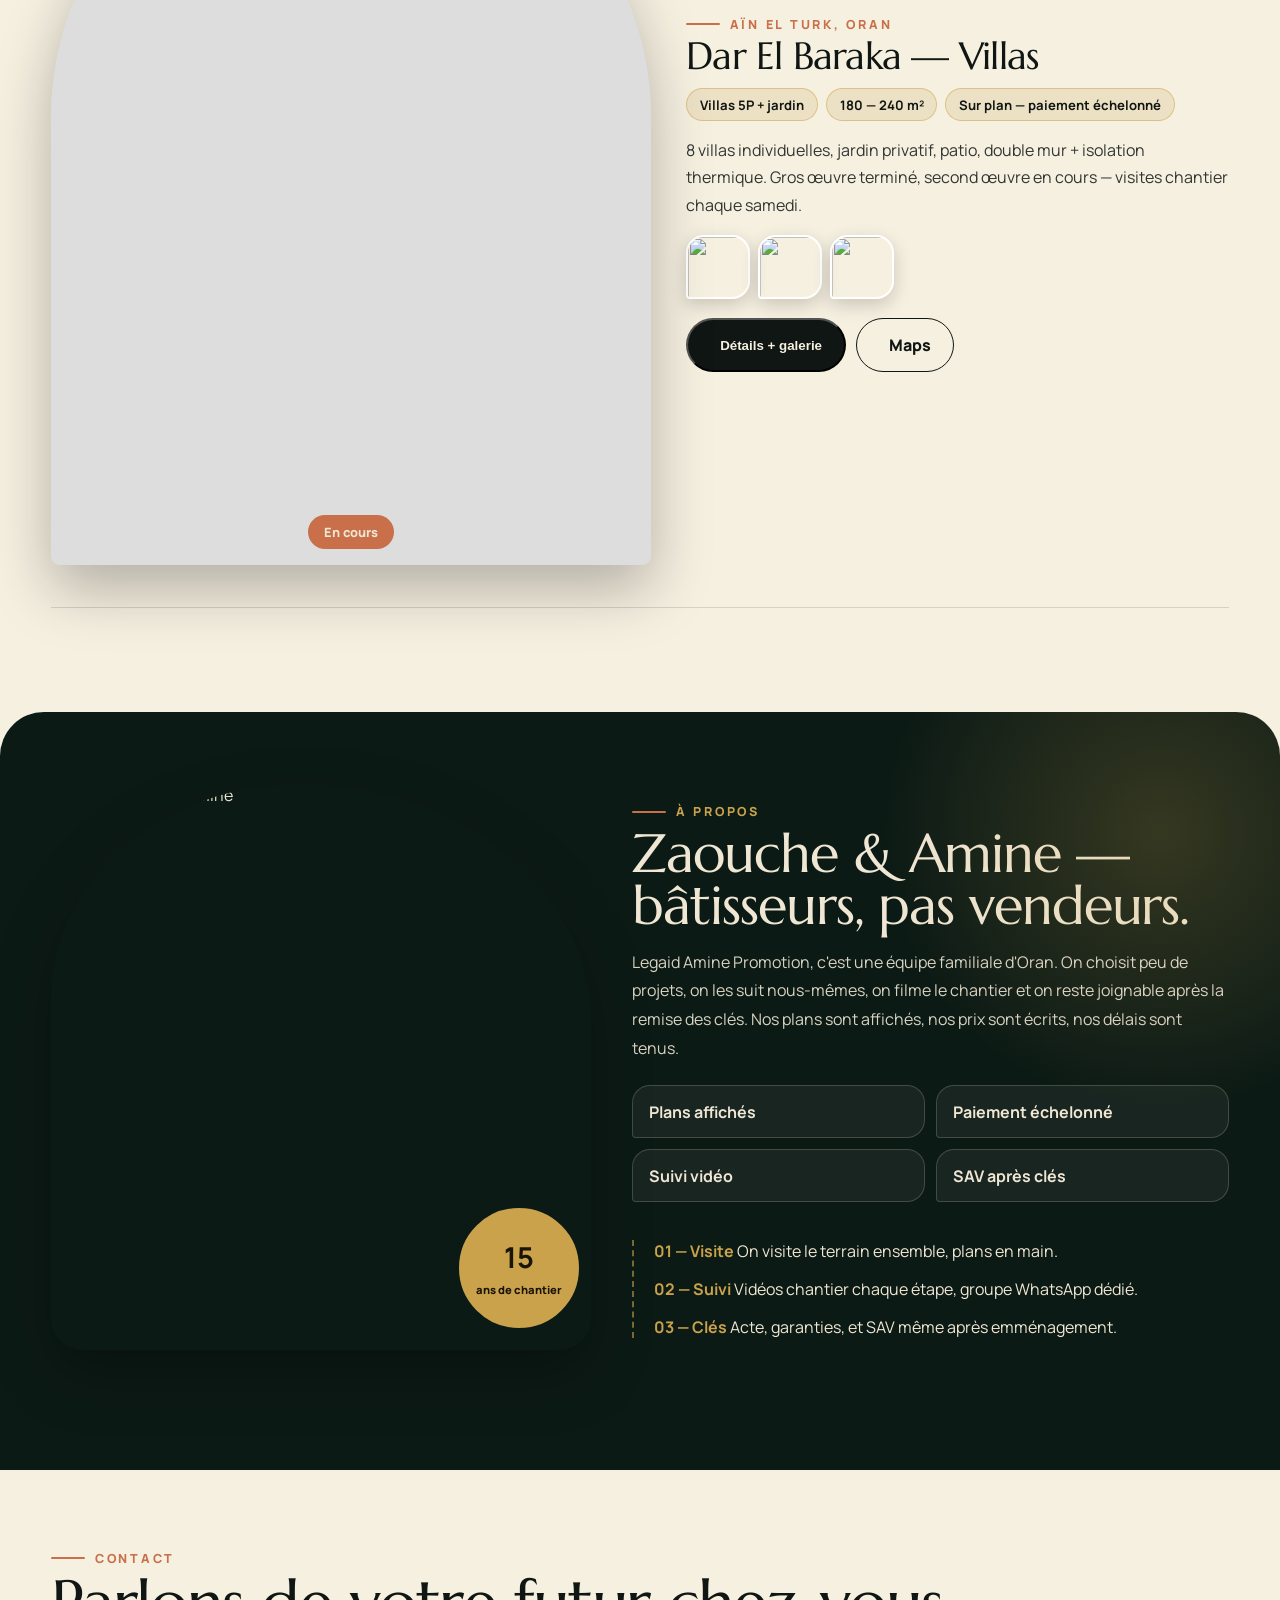
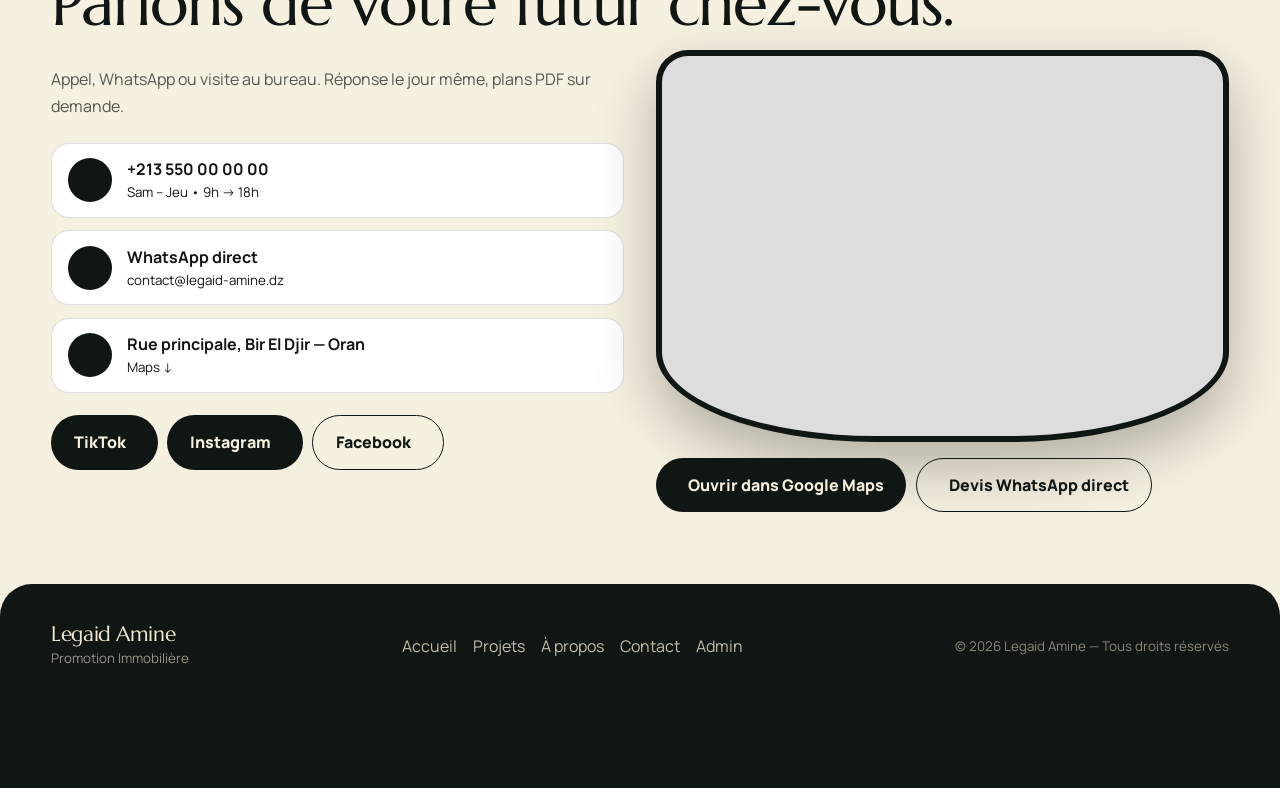
==== commit 5c74a705: "feat: Lucide icons everywhere — no more emojis (nav, hero, projects, contact, modal, admin)" ====
--- a/index.html
+++ b/index.html
@@ -25,7 +25,7 @@
   <div class="navactions">
     <button class="langbtn" id="langBtn">عربية</button>
     <a class="wabtn" id="navWhatsapp" href="#" target="_blank">WhatsApp</a>
-    <a class="admin-dot" href="admin.html" title="Admin">⚙</a>
+    <a class="admin-dot" href="admin.html" title="Admin"><i data-lucide="settings"></i></a>
   </div>
 </header>
 
@@ -114,8 +114,8 @@
       <div class="reveal">
         <div class="map-arch"><iframe id="mapFrame" loading="lazy" title="Carte"></iframe></div>
         <div class="map-btns">
-          <a class="btn dark" id="mapsLink" href="#" target="_blank">📍 Ouvrir dans Google Maps</a>
-          <a class="btn line" id="waLink2" href="#" target="_blank">💬 Devis WhatsApp direct</a>
+          <a class="btn dark" id="mapsLink" href="#" target="_blank"><i data-lucide="map-pin"></i> Ouvrir dans Google Maps</a>
+          <a class="btn line" id="waLink2" href="#" target="_blank"><i data-lucide="message-circle"></i> Devis WhatsApp direct</a>
         </div>
       </div>
     </div>
@@ -127,7 +127,7 @@
     <div><b class="serif" style="font-size:1.3rem" id="footName">Legaid Amine</b><br><small id="footBase" style="opacity:.6">Promotion Immobilière — Oran</small></div>
     <div style="display:flex;gap:1rem;flex-wrap:wrap">
       <a href="#accueil">Accueil</a><a href="#projets">Projets</a><a href="#apropos">À propos</a><a href="#contact">Contact</a>
-      <a href="admin.html">Admin ⚙</a>
+      <a href="admin.html">Admin <i data-lucide="settings"></i></a>
     </div>
     <small style="opacity:.55">© <span id="year"></span> Legaid Amine — Tous droits réservés</small>
   </div>
@@ -136,24 +136,25 @@
 <!-- BOTTOM NAV MOBILE -->
 <nav class="bottomnav" id="bottomNav">
   <a href="#accueil" data-nav="accueil" class="active">
-    <svg viewBox="0 0 24 24" fill="none" stroke="currentColor" stroke-width="2"><path d="M3 10.5 12 3l9 7.5V21H3z"/><path d="M9 21v-6h6v6"/></svg>
+    <i data-lucide="home"></i>
     <span data-lbl="home">Accueil</span></a>
   <a href="#projets" data-nav="projets">
-    <svg viewBox="0 0 24 24" fill="none" stroke="currentColor" stroke-width="2"><path d="M3 21h18M5 21V7l7-4 7 4v14"/><path d="M9 21v-4h6v4"/></svg>
+    <i data-lucide="building-2"></i>
     <span data-lbl="proj">Projets</span></a>
   <a href="#apropos" data-nav="apropos">
-    <svg viewBox="0 0 24 24" fill="none" stroke="currentColor" stroke-width="2"><circle cx="12" cy="8" r="4"/><path d="M4 21c0-4 3.5-6 8-6s8 2 8 6"/></svg>
+    <i data-lucide="user"></i>
     <span data-lbl="about">À propos</span></a>
   <a href="#contact" data-nav="contact">
-    <svg viewBox="0 0 24 24" fill="none" stroke="currentColor" stroke-width="2"><path d="M21 11.5a8.5 8.5 0 0 1-12.4 7.5L3 21l2-5.4A8.5 8.5 0 1 1 21 11.5z"/></svg>
+    <i data-lucide="message-circle"></i>
     <span data-lbl="contact">Contact</span></a>
 </nav>
 
 <!-- MODAL PROJET -->
 <div class="modal" id="modal"><div class="bg" id="modalBg"></div>
-  <div class="sheet"><button class="x" id="modalX">✕</button><div class="sheet-grid" id="modalBody"></div></div>
+  <div class="sheet"><button class="x" id="modalX"><i data-lucide="x"></i></button><div class="sheet-grid" id="modalBody"></div></div>
 </div>
 
+<script src="https://unpkg.com/lucide@latest/dist/umd/lucide.min.js"></script>
 <script src="js/store.js"></script>
 <script src="js/app.js"></script>
 </body>
--- a/css/style.css
+++ b/css/style.css
@@ -192,4 +192,15 @@
 .gal-row{display:flex;gap:.5rem;margin-top:.5rem}
 .gal-row img{width:72px;height:56px;object-fit:cover;border-radius:12px;cursor:pointer;border:2px solid transparent}
 .gal-row img.on{border-color:var(--gold)}
-.x{position:sticky;top:0;float:right;border:none;background:var(--ink);color:#fff;width:38px;height:38px;border-radius:50%;cursor:pointer;font-size:1.1rem}
+.x{position:sticky;top:0;float:right;border:none;background:var(--ink);color:#fff;width:38px;height:38px;border-radius:50%;cursor:pointer;font-size:1.1rem;display:grid;place-items:center}
+
+/* ---------- Lucide icons ---------- */
+svg.lucide{width:20px;height:20px;flex-shrink:0;vertical-align:-4px}
+.btn svg.lucide{width:18px;height:18px}
+.icon svg.lucide{width:22px;height:22px}
+.bottomnav svg.lucide{width:22px;height:22px}
+.x svg.lucide{width:18px;height:18px}
+.values svg.lucide{color:var(--gold)}
+.hero-meta svg.lucide{width:16px;height:16px;color:var(--gold)}
+.admin-dot svg.lucide{width:18px;height:18px;vertical-align:middle}
+.foot svg.lucide{width:16px;height:16px;vertical-align:-3px}
